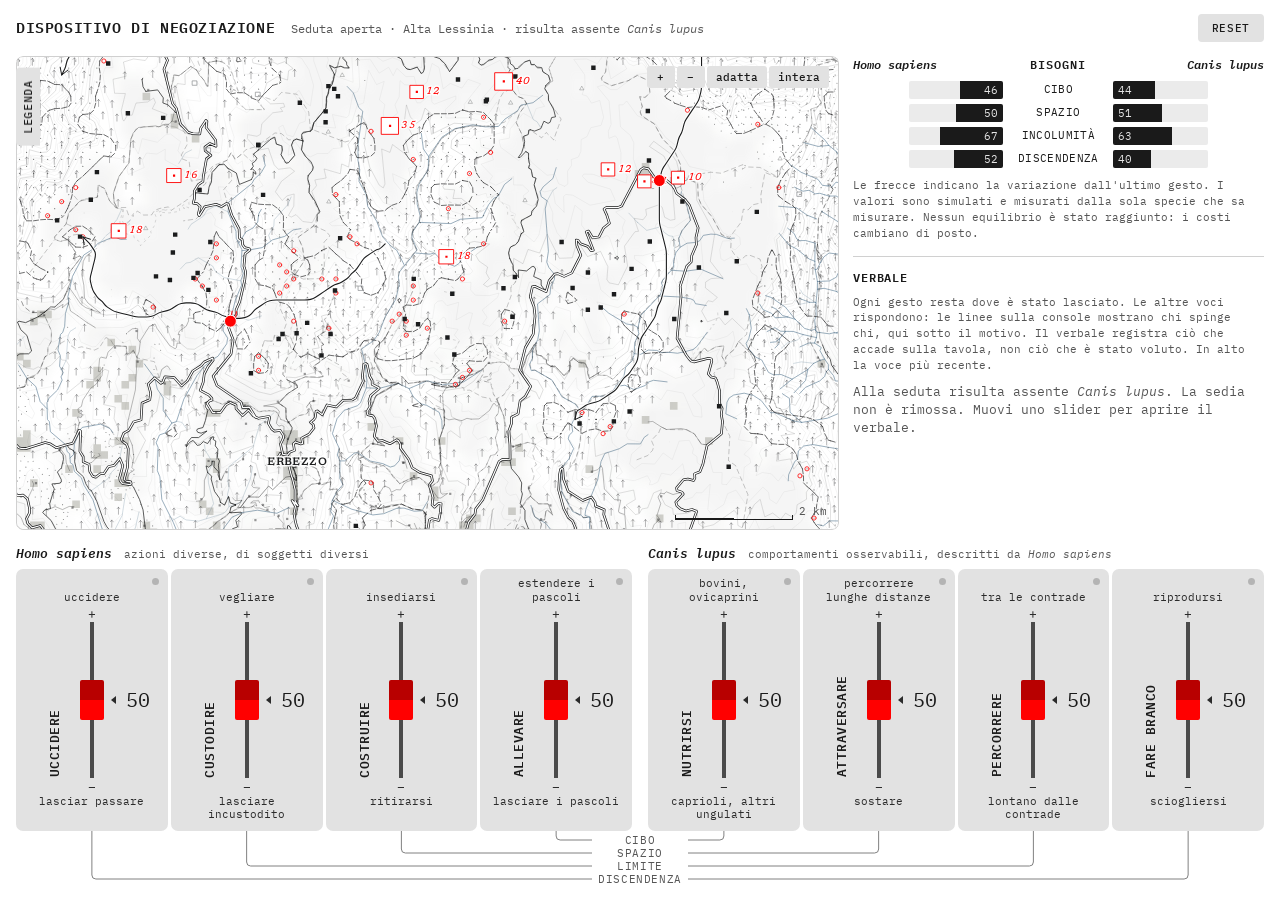
==== index.html @ 4fe8ff44 "first commit" ====
<!doctype html>
<html lang="it">
<head>
<meta charset="utf-8">
<meta name="viewport" content="width=device-width, initial-scale=1">
<title>Dispositivo di negoziazione</title>
<meta name="description" content="Console multispecie: otto verbi, Homo sapiens e Canis lupus, su una tavola a matrice reale dell'Alta Lessinia">
<link rel="preconnect" href="https://fonts.googleapis.com">
  <link rel="preconnect" href="https://fonts.gstatic.com" crossorigin>
  <!-- IBM Plex Mono per l'interfaccia; Newsreader resta per le scritte della mappa -->
  <link href="https://fonts.googleapis.com/css2?family=IBM+Plex+Mono:ital,wght@0,400;0,500;0,600;1,400;1,600&family=Newsreader:ital,opsz,wght@0,6..72,200..800;1,6..72,200..800&display=swap" rel="stylesheet">
  <link rel="stylesheet" href="css/style.css">
</head>
<body>
  <div id="app">
    <header id="top">
      <div class="title">
        <h1>Dispositivo di negoziazione</h1>
        <span class="sub">Seduta aperta · Alta Lessinia · risulta assente <i>Canis lupus</i></span>
      </div>
      <div class="buttons">
        <button id="btn-reset" type="button" title="tasto R">reset</button>
      </div>
    </header>

    <main id="map-wrap">
      <canvas id="map" aria-label="Tavola a matrice dell'Alta Lessinia: trascina per spostarti, rotellina o pizzico per lo zoom"></canvas>
      <div id="tooltip" class="tooltip" hidden></div>

      <!-- legenda: da chiusa è solo una linguetta sul bordo sinistro della mappa -->
      <button id="leg-apri" class="leg-linguetta" type="button" aria-expanded="false" aria-controls="leg-pannello" title="Legenda (tasto L)">Legenda</button>
      <aside id="leg-pannello" class="leg-pannello" aria-label="Legenda e livelli">
        <div class="leg-testa">
          <span>Legenda</span>
          <button id="leg-chiudi" type="button" aria-label="Chiudi la legenda">×</button>
        </div>
        <p class="leg-nota">Spunta un gruppo per mostrarlo o nasconderlo sulla mappa.</p>
        <div id="legenda"></div>
        <p class="hint">1–8 livelli · L legenda · + − zoom · 0 adatta · R reset · D debug · F schermo intero</p>
      </aside>

      <div class="map-comandi" role="group" aria-label="Zoom della mappa">
        <button type="button" data-zoom="piu" aria-label="Avvicina" title="Avvicina (+)">+</button>
        <button type="button" data-zoom="meno" aria-label="Allontana" title="Allontana (−)">−</button>
        <button type="button" data-zoom="adatta" title="Riempi la sezione (0)">adatta</button>
        <button type="button" data-zoom="intera" title="Mostra tutta la tavola">intera</button>
      </div>
      <div class="map-scala" aria-hidden="true"><span class="map-scala-barra"></span><span class="map-scala-km"></span></div>
    </main>

    <aside id="side">
      <section id="bilancio" aria-label="Bilancio dei bisogni"></section>
      <!-- qui ui.js inserisce il registro delle risposte (cronologia della negoziazione) -->
    </aside>

    <!-- fascia degli slider: in installazione andrà su uno schermo a parte, sotto -->
    <section id="console" aria-label="Console degli slider"></section>
  </div>

  <div id="debug" hidden>
    <div class="debug-head">DEBUG <span>(D per chiudere)</span></div>
    <pre id="debug-text"></pre>
    <div class="debug-dev">
      <button id="btn-midi" type="button">collega MIDI</button>
      <button id="btn-serial" type="button">collega seriale</button>
      <div id="dev-status"></div>
    </div>
  </div>

  <script src="data/lessinia.js"></script>
  <script src="js/config.js"></script>
  <script src="js/util.js"></script>
  <script src="js/input.js"></script>
  <script src="js/simulation.js"></script>
  <script src="js/territory.js"></script>
  <script src="js/corridors.js"></script>
  <script src="js/render.js"></script>
  <script src="js/ui.js"></script>
  <script src="js/main.js"></script>
</body>
</html>
---- css/style.css ----
/* =====================================================================
   Estetica: pannello di sintetizzatore su fondo bianco.
   Moduli grigi, cursori rossi, un solo carattere monospace.
   La mappa resta quella cartografica: qui cambia solo la cornice.

   Scala tipografica
     titolo pagina   15px / 600
     nome slider     13px / 600   ·   titoli di sezione 12px / 600
     testo           12.5px / 400
     etichette       11px         ·   valori grandi 20px
   ===================================================================== */
:root {
  color-scheme: light;
  --carta: #FFFFFF;
  --carta-2: #EBEBEB;
  --carta-3: #D0D0D0;
  --modulo: #E2E2E2;       /* il grigio dei moduli degli slider */
  --inchiostro: #1A1A1A;
  --inchiostro-2: #555555;
  --inchiostro-3: #808080;
  --su-modulo: #2B2B2B;    /* testo secondario sul grigio dei moduli */
  --guida: #4A4A4A;
  --rosso-scuro: #B80000;
  --rosso: #FF0000;
  --accento: #D40000;
  --lupo: #1A1A1A;         /* linee "chi spinge chi" */
  --mono: "IBM Plex Mono", "SF Mono", Menlo, Consolas, monospace;
  --track-h: clamp(110px, calc(36vh - 168px), 340px);
  --gap: 14px;
  --raggio: 7px;
}

* { box-sizing: border-box; }
html, body { margin: 0; height: 100%; }
body {
  background: var(--carta);
  color: var(--inchiostro);
  font-family: var(--mono);
  font-size: 12.5px;
  line-height: 1.45;
  -webkit-font-smoothing: antialiased;
  overflow: hidden;
}

#app {
  display: grid;
  height: 100%;
  /* sopra: mappa 2/3, colonna bisogni + verbale 1/3.
     sotto: la fascia degli slider a tutta larghezza (in installazione: secondo schermo) */
  grid-template-columns: minmax(0, 2fr) minmax(0, 1fr);
  grid-template-rows: auto minmax(0, 1fr) auto;
  grid-template-areas:
    "top top"
    "map side"
    "console console";
  gap: var(--gap);
  padding-block: var(--gap);
  padding-left: max(16px, env(safe-area-inset-left, 0px));
  padding-right: max(16px, env(safe-area-inset-right, 0px));
}

/* ---------- testata ---------- */
#top { grid-area: top; display: flex; align-items: center; gap: 24px; }
.title { display: flex; align-items: baseline; gap: 16px; flex-wrap: wrap; flex: 1; min-width: 0; }
h1 { font-size: 15px; font-weight: 600; letter-spacing: .04em; text-transform: uppercase; margin: 0; }
.sub { color: var(--inchiostro-2); font-size: 12px; }
.buttons { display: flex; gap: 8px; }
button {
  font-family: var(--mono); font-size: 11px; font-weight: 500; letter-spacing: .06em; text-transform: uppercase;
  background: var(--modulo); color: var(--inchiostro);
  border: 0; border-radius: 4px;
  padding: 7px 14px; cursor: pointer;
}
button:hover { background: var(--inchiostro); color: var(--carta); }
button:active { background: var(--rosso); color: var(--carta); }
button:focus-visible { outline: 2px solid var(--inchiostro); outline-offset: 2px; }

/* ---------- mappa ---------- */
#map-wrap { grid-area: map; position: relative; min-height: 0; min-width: 0; overflow: hidden; border-radius: var(--raggio); }
#map-wrap::after {
  content: ""; position: absolute; inset: 0; z-index: 3; pointer-events: none;
  border: 1px solid var(--carta-3); border-radius: var(--raggio);
}
#map { position: absolute; inset: 0; display: block; cursor: grab; touch-action: none; }
#map.trascina { cursor: grabbing; }

.map-comandi {
  position: absolute; top: 10px; right: 10px; z-index: 4;
  display: flex; gap: 2px;
}
.map-comandi button { padding: 4px 9px; min-width: 28px; border-radius: 3px; text-transform: none; letter-spacing: 0; }

.map-scala {
  position: absolute; right: 12px; bottom: 10px; z-index: 4; pointer-events: none;
  display: flex; align-items: flex-end; gap: 6px;
  font-size: 11px; color: var(--inchiostro-2);
}
.map-scala-barra {
  display: block; height: 5px; border: 1px solid var(--inchiostro); border-top: 0;
  background: linear-gradient(90deg, var(--inchiostro) 50%, transparent 50%) bottom / 100% 1px no-repeat;
}

/* legenda: linguetta sul bordo sinistro; il pannello scorre sopra la mappa */
.leg-linguetta {
  position: absolute; left: 0; top: 12px; z-index: 4;
  writing-mode: vertical-rl; transform: rotate(180deg);
  padding: 12px 5px; border-radius: 0 4px 4px 0;
}
.leg-linguetta.nascosta { visibility: hidden; }
.leg-pannello {
  position: absolute; left: 0; top: 0; bottom: 0; z-index: 6;
  width: min(330px, 82%); overflow-y: auto;
  padding: 14px 16px 18px;
  background: var(--carta); border-right: 1px solid var(--carta-3);
  transform: translateX(-104%); transition: transform .25s ease;
}
.leg-pannello.aperto { transform: none; }
@media (prefers-reduced-motion: reduce) { .leg-pannello, .leg-linguetta { transition: none; } }
.leg-testa {
  display: flex; align-items: center; justify-content: space-between;
  font-size: 12px; font-weight: 600; letter-spacing: .08em; text-transform: uppercase;
  padding-bottom: 8px;
}
.leg-testa button { padding: 0 7px; font-size: 16px; line-height: 22px; }
.leg-nota { font-size: 11px; color: var(--inchiostro-2); margin: 0 0 14px; }
.lg-group { margin-bottom: 14px; }
.lg-head {
  display: grid; grid-template-columns: auto 1fr auto; align-items: baseline; column-gap: 8px;
  cursor: pointer; padding: 0 0 4px; border-bottom: 1px solid var(--carta-3); margin-bottom: 5px;
}
.lg-head input { accent-color: var(--rosso); margin: 0; align-self: center; }
.lg-title { font-size: 12px; font-weight: 600; }
.lg-head .key { font-size: 11px; color: var(--inchiostro-3); }
.lg-fonte-breve { grid-column: 2; font-size: 10.5px; color: var(--inchiostro-3); }
.lg-group.spento .lg-item { opacity: .35; }
.lg-group.spento .lg-title { color: var(--inchiostro-3); }
.lg-item { display: flex; align-items: center; gap: 8px; font-size: 11.5px; padding: 1px 0; }
.lg-item svg.lg, .lg-item canvas.lg { width: 34px; height: 14px; flex: none; overflow: visible; }
.lg-fonte { font-size: 10.5px; color: var(--inchiostro-3); margin: 10px 0 0; }
.hint { font-size: 10.5px; color: var(--inchiostro-3); }

/* schede sulla mappa */
.tooltip {
  position: absolute; z-index: 5; pointer-events: none;
  max-width: 320px;
  background: var(--carta); border: 1px solid var(--inchiostro); border-radius: 4px;
  padding: 9px 11px; font-size: 11.5px; line-height: 1.4;
}
.tooltip.conflitto { border-left: 4px solid var(--accento); }
.tooltip.convivenza { border-left: 4px solid var(--inchiostro); }
.tt-title { font-weight: 600; font-size: 12px; text-transform: uppercase; letter-spacing: .04em; margin-bottom: 5px; }
.tt-sub { color: var(--inchiostro-2); margin: -2px 0 5px; }
.tt-row { display: grid; grid-template-columns: 86px 1fr; gap: 8px; margin-top: 3px; }
.tt-row b { font-weight: 500; font-size: 11px; color: var(--inchiostro-2); text-transform: uppercase; }
.tt-row b.specie { font-style: italic; text-transform: none; }
.tt-sep { font-size: 11px; font-weight: 600; text-transform: uppercase; letter-spacing: .04em; margin: 8px 0 2px; padding-top: 6px; border-top: 1px solid var(--carta-3); }
.tooltip.conflitto .tt-sep { color: var(--accento); }

/* ---------- colonna laterale ---------- */
#side { grid-area: side; min-height: 0; display: flex; flex-direction: column; gap: 14px; overflow: hidden; }

h2 { font-size: 12px; font-weight: 600; text-transform: uppercase; letter-spacing: .08em; margin: 0 0 8px; }

/* ---------- bilancio ---------- */
#bilancio { flex: none; display: flex; flex-direction: column; gap: 5px; }
.bil-head {
  display: grid; grid-template-columns: 1fr auto 1fr; align-items: baseline;
  font-size: 12px; font-weight: 600; margin-bottom: 3px;
}
.bil-head span:first-child { text-align: left; }
.bil-head span:last-child { text-align: right; }
.bil-head .bil-title { letter-spacing: .08em; text-transform: uppercase; }
.specie { font-style: italic; }
.bil-row { display: grid; grid-template-columns: 50px 1fr 98px 1fr 50px; align-items: center; gap: 6px; }
.bil-label { text-align: center; font-size: 11px; text-transform: uppercase; letter-spacing: .03em; }
.bil-bar { position: relative; height: 18px; background: var(--carta-2); border-radius: 2px; overflow: hidden; }
.bil-fill { position: absolute; top: 0; bottom: 0; background: var(--inchiostro); transition: width .25s linear; }
.bil-bar.umano .bil-fill { right: 0; }
.bil-bar.lupo .bil-fill { left: 0; }
.bil-num {
  position: absolute; top: 50%; transform: translateY(-50%);
  font-size: 11px; line-height: 1; color: var(--carta); mix-blend-mode: difference;
  font-variant-numeric: tabular-nums;
}
.bil-bar.umano .bil-num { right: 5px; }
.bil-bar.lupo .bil-num { left: 5px; }
.bil-arrow { font-size: 11px; white-space: nowrap; font-variant-numeric: tabular-nums; transition: opacity .6s; }
.bil-arrow.umano { text-align: right; }
.bil-arrow.lupo { text-align: left; }
.bil-arrow.su { color: var(--inchiostro); }
.bil-arrow.giu { color: var(--accento); }
.bil-note { font-size: 11px; color: var(--inchiostro-2); margin: 5px 0 0; }

/* ---------- verbale ---------- */
.registro { flex: 1 1 auto; min-height: 120px; display: flex; flex-direction: column; border-top: 1px solid var(--carta-3); padding-top: 12px; }
.reg-nota { font-size: 11px; color: var(--inchiostro-2); margin: 0 0 8px; }
/* le istruzioni servono prima del primo gesto: poi lasciano spazio alle voci */
.registro:has(li.risposta, li.mano) .reg-nota { display: none; }
#registro-lista { flex: 1 1 auto; min-height: 0; overflow-y: auto; list-style: none; margin: 0; padding: 0 4px 0 0; }
#registro-lista li { padding: 8px 0; border-top: 1px solid var(--carta-2); transition: opacity .6s; }
#registro-lista li:first-child { border-top: 0; padding-top: 0; }
#registro-lista li b { font-size: 11.5px; font-weight: 600; letter-spacing: .02em; }
#registro-lista li em { font-size: 11.5px; color: var(--inchiostro-2); }
#registro-lista li span { display: block; margin-top: 2px; color: var(--inchiostro-2); }
#registro-lista li.sistema { color: var(--inchiostro-2); }

/* ---------- console ---------- */
#console { grid-area: console; position: relative; min-width: 0; }
.console-halves { display: flex; align-items: stretch; gap: 16px; }
.console-half { flex: 1; display: flex; flex-direction: column; min-width: 0; }
.console-axis { display: none; }
.half-head { display: flex; align-items: baseline; gap: 12px; margin-bottom: 6px; }
.half-head .specie { font-size: 13px; font-weight: 600; }
.half-nota { font-size: 11px; color: var(--inchiostro-2); }
.fader-row { display: grid; grid-template-columns: repeat(4, minmax(0, 1fr)); gap: 3px; }

/* il modulo */
.fader {
  --moto: 0;
  position: relative;
  display: flex; flex-direction: column; min-width: 0;
  background: var(--modulo); border-radius: var(--raggio);
  padding: 8px 8px 9px;
  user-select: none; -webkit-user-select: none;
}
/* il nome della categoria sta sugli archi; compare nel modulo solo sui telefoni, dove gli archi non ci sono */
.fader-coppia { display: none; font-size: 10.5px; line-height: 14px; letter-spacing: .06em; text-transform: uppercase; color: var(--su-modulo); }
/* il LED si accende quando lo slider si muove da solo; nero se è tenuto in mano */
.fader-led { position: absolute; top: 9px; right: 9px; width: 7px; height: 7px; border-radius: 50%; background: #B4B4B4; }
.fader.auto .fader-led { background: var(--rosso); box-shadow: 0 0 calc(var(--moto) * 8px) var(--rosso); }
.fader.held .fader-led { background: var(--inchiostro); box-shadow: none; }

.fader-end { display: flex; justify-content: center; text-align: center; font-size: 11px; line-height: 1.25; min-height: 2.5em; color: var(--su-modulo); }
.fader-end.top { align-items: flex-end; padding-inline: 12px; }
.fader-end.bottom { align-items: flex-start; }
.fader-segno { text-align: center; font-size: 13px; line-height: 17px; color: var(--su-modulo); }

.fader-corpo { display: grid; grid-template-columns: minmax(0, 1fr) 56px minmax(0, 1fr); }
.fader-name {
  writing-mode: vertical-rl; transform: rotate(180deg);
  justify-self: end; align-self: end;
  font-size: 13px; font-weight: 600; letter-spacing: .04em; white-space: nowrap;
}
.fader-value { align-self: center; justify-self: start; padding-left: 6px; font-size: 20px; font-variant-numeric: tabular-nums; }
.fader.held .fader-value { font-weight: 600; }

.fader-track { position: relative; height: var(--track-h); cursor: ns-resize; touch-action: none; outline: none; }
.fader-slot { position: absolute; left: 50%; top: 0; bottom: 0; width: 4px; margin-left: -2px; background: var(--guida); }
.fader-target {
  position: absolute; right: 4px; width: 0; height: 0; margin-bottom: -4px;
  border-top: 4px solid transparent; border-bottom: 4px solid transparent; border-right: 5px solid var(--su-modulo);
  bottom: 50%; pointer-events: none; transition: bottom .1s linear;
}
.fader-cap {
  position: absolute; left: 50%; bottom: 0;
  width: 24px; height: 40px; margin-left: -12px; border-radius: 2px;
  background: linear-gradient(var(--rosso-scuro) 0 50%, var(--rosso) 50% 100%);
}
.fader.held .fader-cap { box-shadow: 0 0 0 2px var(--inchiostro); }
.fader-track:focus-visible .fader-cap { outline: 2px solid var(--inchiostro); outline-offset: 2px; }

/* archi tra le categorie speculari */
svg.pair-arcs { display: block; overflow: visible; }
svg.pair-arcs path { fill: none; stroke: var(--inchiostro-3); stroke-width: 1; }
svg.pair-arcs rect { fill: var(--carta); }
svg.pair-arcs text { font-family: var(--mono); font-size: 10.5px; letter-spacing: .06em; text-transform: uppercase; text-anchor: middle; fill: var(--inchiostro-2); }

/* chi spinge chi */
svg.link-arcs { position: absolute; left: 0; top: 0; pointer-events: none; overflow: visible; }
svg.link-arcs path { fill: none; stroke: var(--lupo); stroke-linecap: round; transition: opacity .3s; }
svg.link-arcs text { font-family: var(--mono); font-size: 10px; fill: var(--lupo); text-anchor: middle; }

/* ---------- debug ---------- */
#debug {
  position: fixed; top: 70px; left: 24px; z-index: 20;
  background: var(--carta); border: 1px solid var(--inchiostro); border-radius: 4px;
  padding: 10px 12px; max-height: calc(100vh - 100px); overflow: auto;
}
.debug-head { font-weight: 600; font-size: 12px; margin-bottom: 6px; }
.debug-head span { font-weight: 400; color: var(--inchiostro-3); }
#debug pre { margin: 0; font-family: var(--mono); font-size: 11px; line-height: 1.35; }
.debug-dev { margin-top: 8px; display: flex; gap: 6px; flex-wrap: wrap; align-items: center; }
#dev-status { font-size: 11px; color: var(--inchiostro-2); width: 100%; }

/* ---------- schermi grandi (installazione) ---------- */
@media (min-width: 1800px) {
  :root { --gap: 20px; }
}

/* ---------- schermi stretti ---------- */
@media (max-width: 1100px) {
  body { overflow: auto; }
  #app {
    height: auto;
    grid-template-columns: minmax(0, 1fr);
    grid-template-rows: auto 62vw auto auto;
    grid-template-areas: "top" "map" "side" "console";
  }
  #top { flex-wrap: wrap; gap: 10px; }
  :root { --track-h: 200px; }
  #side { overflow: visible; }
  .registro { max-height: 360px; }
}
@media (max-width: 640px) {
  .console-halves { flex-direction: column; }
  svg.pair-arcs { display: none; }
  .fader-coppia { display: block; padding-right: 12px; }
  .half-head { flex-wrap: wrap; gap: 2px 12px; }
  .fader { padding-inline: 4px; }
  .fader-corpo { grid-template-columns: minmax(0, 1fr) 36px minmax(0, 1fr); }
  .fader-value { font-size: 14px; padding-left: 2px; }
  .fader-name { font-size: 11px; }
  .fader-end { font-size: 10.5px; min-height: 3.75em; }
  .bil-row { grid-template-columns: 42px 1fr 84px 1fr 42px; gap: 4px; }
  .bil-label { font-size: 10.5px; letter-spacing: 0; }
}
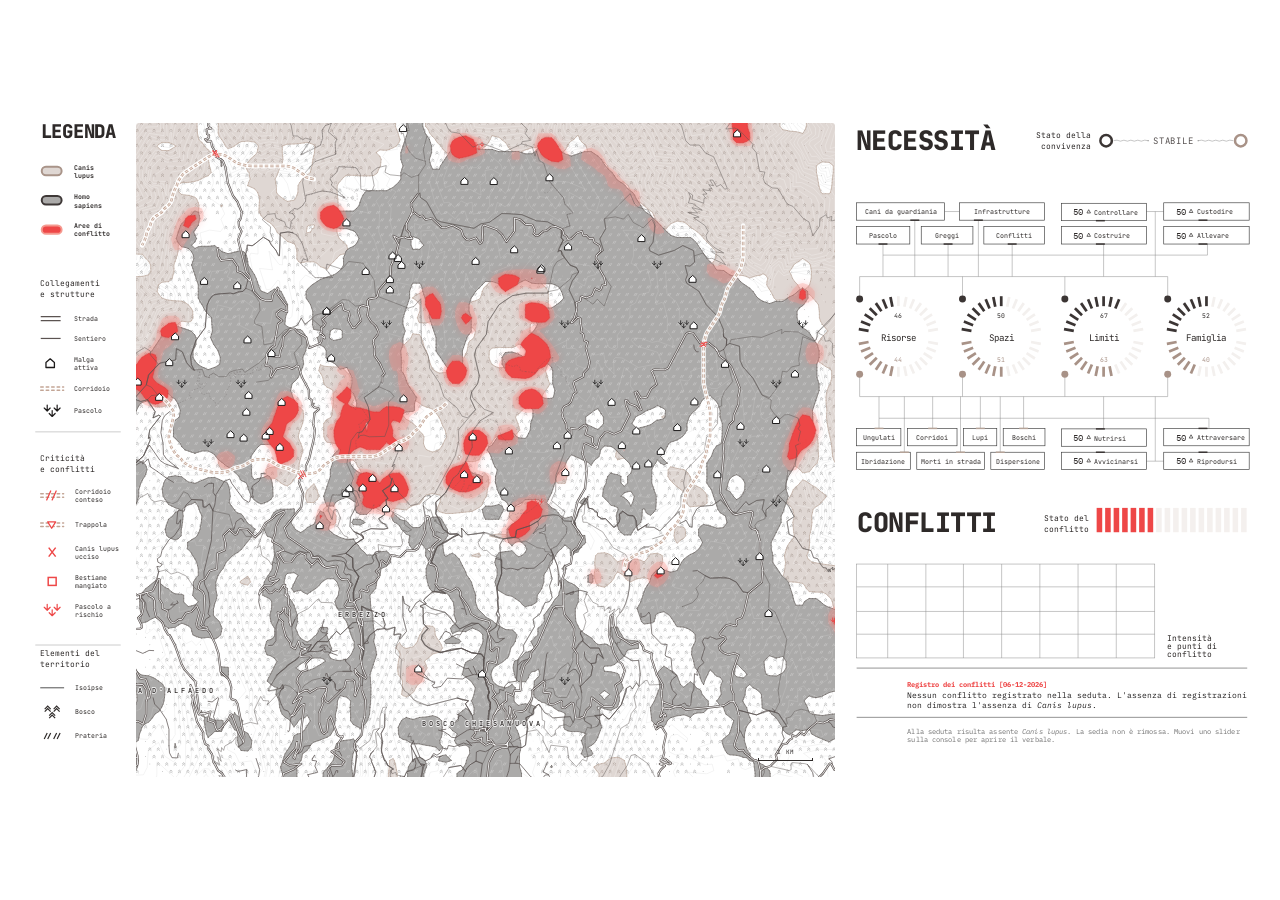
==== commit ee445162: "aggiornamento Signed-off-by: Federico Morsia <fede28.morsia@gmail.com>" ====
--- a/index.html
+++ b/index.html
@@ -4,76 +4,103 @@
 <meta charset="utf-8">
 <meta name="viewport" content="width=device-width, initial-scale=1">
 <title>Dispositivo di negoziazione</title>
-<meta name="description" content="Console multispecie: otto verbi, Homo sapiens e Canis lupus, su una tavola a matrice reale dell'Alta Lessinia">
+<meta name="description" content="Tavola dell'Alta Lessinia: presenze di Homo sapiens e Canis lupus, necessità delle due specie e conflitti della seduta. Gli slider sono in console.html.">
 <link rel="preconnect" href="https://fonts.googleapis.com">
   <link rel="preconnect" href="https://fonts.gstatic.com" crossorigin>
-  <!-- IBM Plex Mono per l'interfaccia; Newsreader resta per le scritte della mappa -->
-  <link href="https://fonts.googleapis.com/css2?family=IBM+Plex+Mono:ital,wght@0,400;0,500;0,600;1,400;1,600&family=Newsreader:ital,opsz,wght@0,6..72,200..800;1,6..72,200..800&display=swap" rel="stylesheet">
+  <link href="https://fonts.googleapis.com/css2?family=IBM+Plex+Mono:ital,wght@0,400;0,500;0,600;1,400;1,600&family=JetBrains+Mono:ital,wght@0,400;0,500;0,600;0,700;0,800;1,400;1,700&display=swap" rel="stylesheet">
   <link rel="stylesheet" href="css/style.css">
 </head>
 <body>
-  <div id="app">
-    <header id="top">
-      <div class="title">
-        <h1>Dispositivo di negoziazione</h1>
-        <span class="sub">Seduta aperta · Alta Lessinia · risulta assente <i>Canis lupus</i></span>
-      </div>
-      <div class="buttons">
-        <button id="btn-reset" type="button" title="tasto R">reset</button>
-      </div>
-    </header>
+  <!-- La pagina è disegnata sulle coordinate di "reference interfaccia.png" (2576 × 1449):
+       1 unità = var(--u), che scala tutto per riempire lo schermo. -->
+  <div id="stage">
+    <svg id="carta" viewBox="0 0 2576 1449" aria-hidden="false" role="img" aria-label="Legenda, necessità e conflitti">
+      <defs>
+        <!-- segni della legenda, centrati in 0,0 -->
+        <g id="s-canis"><rect x="-20" y="-8.5" width="40" height="17" rx="8.5" fill="#DFD7D3" stroke="#A99489" stroke-width="4"/></g>
+        <g id="s-homo"><rect x="-20" y="-8.5" width="40" height="17" rx="8.5" fill="#ABAAA9" stroke="#3E3837" stroke-width="4"/></g>
+        <g id="s-conflitto"><rect x="-20" y="-8.5" width="40" height="17" rx="8.5" fill="#EE4747" stroke="#F59A90" stroke-width="4"/></g>
+        <g id="s-strada"><path d="M-20 -4H20M-20 4H20" stroke="#5B5351" stroke-width="2.4" fill="none"/></g>
+        <g id="s-sentiero"><path d="M-20 0H20" stroke="#5B5351" stroke-width="2.4" fill="none"/></g>
+        <g id="s-malga"><path d="M-8.5 -1.5L0 -9L8.5 -1.5V8.5H-8.5Z" fill="#fff" stroke="#1D1B1B" stroke-width="2.6" stroke-linejoin="round"/></g>
+        <g id="s-corridoio"><path d="M-22 -3.4H24M-22 3.4H24" stroke="#C3A595" stroke-width="3" stroke-dasharray="5 6" stroke-linecap="round" fill="none"/></g>
+        <g id="s-conteso"><use href="#s-corridoio"/><path d="M-10 9L-2 -9M1 9L9 -9" stroke="#EE4747" stroke-width="2.6" stroke-linecap="round"/></g>
+        <g id="s-trappola"><use href="#s-corridoio"/><path d="M-8 -6H8L0 7Z" fill="#fff" stroke="#EE4747" stroke-width="2.6" stroke-linejoin="round"/></g>
+        <g id="s-ucciso"><path d="M-7 -9L7 9M7 -9L-7 9" stroke="#EE4747" stroke-width="3" fill="none"/></g>
+        <g id="s-bestiame"><rect x="-8" y="-8" width="16" height="16" fill="#fff" stroke="#EE4747" stroke-width="3"/></g>
+        <g id="s-pascolo-segno" fill="none" stroke-width="2.4" stroke-linecap="round" stroke-linejoin="round"><path d="M-10 -12V0M-16 -6L-10 0L-4 -6M10 -12V0M4 -6L10 0L16 -6M0 -1V11M-6 5L0 11L6 5"/></g>
+        <g id="s-pascolo" stroke="#1D1B1B"><use href="#s-pascolo-segno"/></g>
+        <g id="s-pascolo-rischio" stroke="#EE4747"><use href="#s-pascolo-segno"/></g>
+        <g id="s-isoipse"><path d="M-24 0H24" stroke="#6D6D6D" stroke-width="2.4" fill="none"/></g>
+        <g id="s-bosco" fill="none" stroke="#2E2A29" stroke-width="2.4" stroke-linejoin="miter"><path d="M-15 -6L-9 -12L-3 -6M-15 -1L-9 -7L-3 -1M3 -6L9 -12L15 -6M3 -1L9 -7L15 -1M-6 7L0 1L6 7M-6 12L0 6L6 12"/></g>
+        <g id="s-prateria"><path d="M-16 6L-10 -6M-9 6L-3 -6M3 6L9 -6M10 6L16 -6" stroke="#2E2A29" stroke-width="2.4" fill="none"/></g>
+      </defs>
+
+      <!-- ===================== LEGENDA ===================== -->
+      <g id="legenda" class="leg">
+        <text class="titolo-leg" x="82" y="96">LEGENDA</text>
+
+        <use href="#s-canis" x="104" y="163"/>
+        <text class="voce-b" x="149" y="160.5">Canis</text><text class="voce-b" x="149" y="176.5">lupus</text>
+        <use href="#s-homo" x="104" y="222"/>
+        <text class="voce-b" x="149" y="219.5">Homo</text><text class="voce-b" x="149" y="236.5">sapiens</text>
+        <use href="#s-conflitto" x="104" y="281"/>
+        <text class="voce-b" x="149" y="278.5">Aree di</text><text class="voce-b" x="149" y="294.5">conflitto</text>
+
+        <text class="sezione" x="81" y="394">Collegamenti</text><text class="sezione" x="81" y="416">e strutture</text>
+        <use href="#s-strada" x="102" y="460"/><text class="voce" x="149" y="465.5">Strada</text>
+        <use href="#s-sentiero" x="102" y="500"/><text class="voce" x="149" y="504.5">Sentiero</text>
+        <use href="#s-malga" x="101" y="550"/><text class="voce" x="149" y="546.5">Malga</text><text class="voce" x="149" y="563.5">attiva</text>
+        <use href="#s-corridoio" x="104" y="601"/><text class="voce" x="149" y="605.5">Corridoio</text>
+        <use href="#s-pascolo" x="105" y="646"/><text class="voce" x="149" y="650.5">Pascolo</text>
+        <path class="divisore" d="M71 688H243"/>
+
+        <text class="sezione" x="80" y="746">Criticità</text><text class="sezione" x="80" y="768">e conflitti</text>
+        <use href="#s-conteso" x="104" y="816"/><text class="voce" x="150" y="813.5">Corridoio</text><text class="voce" x="150" y="829">conteso</text>
+        <use href="#s-trappola" x="104" y="875"/><text class="voce" x="150" y="879.5">Trappola</text>
+        <use href="#s-ucciso" x="105" y="930"/><text class="voce" x="150" y="927.5">Canis lupus</text><text class="voce" x="150" y="943.5">ucciso</text>
+        <use href="#s-bestiame" x="105" y="989"/><text class="voce" x="150" y="986">Bestiame</text><text class="voce" x="150" y="1002">mangiato</text>
+        <use href="#s-pascolo-rischio" x="105" y="1047"/><text class="voce" x="150" y="1044.5">Pascolo a</text><text class="voce" x="150" y="1060.5">rischio</text>
+        <path class="divisore" d="M71 1117H243"/>
+
+        <text class="sezione" x="80" y="1140">Elementi del</text><text class="sezione" x="80" y="1162">territorio</text>
+        <use href="#s-isoipse" x="105" y="1203"/><text class="voce" x="150" y="1207.5">Isoipse</text>
+        <use href="#s-bosco" x="105" y="1252"/><text class="voce" x="150" y="1256.5">Bosco</text>
+        <use href="#s-prateria" x="105" y="1300"/><text class="voce" x="150" y="1304.5">Prateria</text>
+      </g>
+
+      <!-- ===================== NECESSITÀ e CONFLITTI (costruiti da js/ui.js) ===================== -->
+      <g id="pannello"></g>
+    </svg>
 
     <main id="map-wrap">
-      <canvas id="map" aria-label="Tavola a matrice dell'Alta Lessinia: trascina per spostarti, rotellina o pizzico per lo zoom"></canvas>
+      <canvas id="map" aria-label="Tavola dell'Alta Lessinia: trascina per spostarti, rotellina o pizzico per lo zoom"></canvas>
       <div id="tooltip" class="tooltip" hidden></div>
-
-      <!-- legenda: da chiusa è solo una linguetta sul bordo sinistro della mappa -->
-      <button id="leg-apri" class="leg-linguetta" type="button" aria-expanded="false" aria-controls="leg-pannello" title="Legenda (tasto L)">Legenda</button>
-      <aside id="leg-pannello" class="leg-pannello" aria-label="Legenda e livelli">
-        <div class="leg-testa">
-          <span>Legenda</span>
-          <button id="leg-chiudi" type="button" aria-label="Chiudi la legenda">×</button>
-        </div>
-        <p class="leg-nota">Spunta un gruppo per mostrarlo o nasconderlo sulla mappa.</p>
-        <div id="legenda"></div>
-        <p class="hint">1–8 livelli · L legenda · + − zoom · 0 adatta · R reset · D debug · F schermo intero</p>
-      </aside>
-
-      <div class="map-comandi" role="group" aria-label="Zoom della mappa">
-        <button type="button" data-zoom="piu" aria-label="Avvicina" title="Avvicina (+)">+</button>
-        <button type="button" data-zoom="meno" aria-label="Allontana" title="Allontana (−)">−</button>
-        <button type="button" data-zoom="adatta" title="Riempi la sezione (0)">adatta</button>
-        <button type="button" data-zoom="intera" title="Mostra tutta la tavola">intera</button>
-      </div>
-      <div class="map-scala" aria-hidden="true"><span class="map-scala-barra"></span><span class="map-scala-km"></span></div>
+      <div class="map-scala" aria-hidden="true"><span class="map-scala-km"></span><span class="map-scala-barra"></span></div>
     </main>
-
-    <aside id="side">
-      <section id="bilancio" aria-label="Bilancio dei bisogni"></section>
-      <!-- qui ui.js inserisce il registro delle risposte (cronologia della negoziazione) -->
-    </aside>
-
-    <!-- fascia degli slider: in installazione andrà su uno schermo a parte, sotto -->
-    <section id="console" aria-label="Console degli slider"></section>
   </div>
 
   <div id="debug" hidden>
     <div class="debug-head">DEBUG <span>(D per chiudere)</span></div>
     <pre id="debug-text"></pre>
     <div class="debug-dev">
+      <button id="btn-console" type="button">apri console (C)</button>
       <button id="btn-midi" type="button">collega MIDI</button>
       <button id="btn-serial" type="button">collega seriale</button>
       <div id="dev-status"></div>
     </div>
+    <p class="hint">C console · T trattato · R reset · U uccisioni documentate · + − 0 zoom · F schermo intero · D debug</p>
   </div>
 
   <script src="data/lessinia.js"></script>
   <script src="js/config.js"></script>
   <script src="js/util.js"></script>
   <script src="js/input.js"></script>
+  <script src="js/link.js"></script>
   <script src="js/simulation.js"></script>
   <script src="js/territory.js"></script>
   <script src="js/corridors.js"></script>
+  <script src="js/eventi.js"></script>
   <script src="js/render.js"></script>
   <script src="js/ui.js"></script>
   <script src="js/main.js"></script>
--- a/css/style.css
+++ b/css/style.css
@@ -1,33 +1,20 @@
 /* =====================================================================
-   Estetica: pannello di sintetizzatore su fondo bianco.
-   Moduli grigi, cursori rossi, un solo carattere monospace.
-   La mappa resta quella cartografica: qui cambia solo la cornice.
-
-   Scala tipografica
-     titolo pagina   15px / 600
-     nome slider     13px / 600   ·   titoli di sezione 12px / 600
-     testo           12.5px / 400
-     etichette       11px         ·   valori grandi 20px
+   Tavola (index.html), copia di "reference interfaccia.png".
+   La pagina è un palco di 2576 × 1449 unità, come il riferimento:
+   --u è la grandezza di un'unità, scelta perché il palco riempia lo
+   schermo senza deformarsi. Legenda e pannello sono un unico SVG con lo
+   stesso sistema di coordinate; la tavola è un canvas nel suo riquadro.
+   Gli slider stanno in console.html (css/console.css).
    ===================================================================== */
 :root {
   color-scheme: light;
+  --u: min(calc(100vw / 2576), calc(100vh / 1449));
   --carta: #FFFFFF;
-  --carta-2: #EBEBEB;
-  --carta-3: #D0D0D0;
-  --modulo: #E2E2E2;       /* il grigio dei moduli degli slider */
-  --inchiostro: #1A1A1A;
-  --inchiostro-2: #555555;
-  --inchiostro-3: #808080;
-  --su-modulo: #2B2B2B;    /* testo secondario sul grigio dei moduli */
-  --guida: #4A4A4A;
-  --rosso-scuro: #B80000;
-  --rosso: #FF0000;
-  --accento: #D40000;
-  --lupo: #1A1A1A;         /* linee "chi spinge chi" */
-  --mono: "IBM Plex Mono", "SF Mono", Menlo, Consolas, monospace;
-  --track-h: clamp(110px, calc(36vh - 168px), 340px);
-  --gap: 14px;
-  --raggio: 7px;
+  --inchiostro: #2E2A29;
+  --grigio: #6F6F6F;
+  --rosso: #EE4747;
+  --jet: "JetBrains Mono", "IBM Plex Mono", Menlo, Consolas, monospace;
+  --plex: "IBM Plex Mono", "JetBrains Mono", Menlo, Consolas, monospace;
 }
 
 * { box-sizing: border-box; }
@@ -35,282 +22,109 @@
 body {
   background: var(--carta);
   color: var(--inchiostro);
-  font-family: var(--mono);
-  font-size: 12.5px;
-  line-height: 1.45;
+  font-family: var(--jet);
+  overflow: hidden;
   -webkit-font-smoothing: antialiased;
-  overflow: hidden;
 }
 
-#app {
-  display: grid;
-  height: 100%;
-  /* sopra: mappa 2/3, colonna bisogni + verbale 1/3.
-     sotto: la fascia degli slider a tutta larghezza (in installazione: secondo schermo) */
-  grid-template-columns: minmax(0, 2fr) minmax(0, 1fr);
-  grid-template-rows: auto minmax(0, 1fr) auto;
-  grid-template-areas:
-    "top top"
-    "map side"
-    "console console";
-  gap: var(--gap);
-  padding-block: var(--gap);
-  padding-left: max(16px, env(safe-area-inset-left, 0px));
-  padding-right: max(16px, env(safe-area-inset-right, 0px));
+#stage {
+  position: absolute; left: 50%; top: 50%;
+  width: calc(2576 * var(--u)); height: calc(1449 * var(--u));
+  transform: translate(-50%, -50%);
 }
+#carta { position: absolute; inset: 0; width: 100%; height: 100%; display: block; overflow: visible; }
 
-/* ---------- testata ---------- */
-#top { grid-area: top; display: flex; align-items: center; gap: 24px; }
-.title { display: flex; align-items: baseline; gap: 16px; flex-wrap: wrap; flex: 1; min-width: 0; }
-h1 { font-size: 15px; font-weight: 600; letter-spacing: .04em; text-transform: uppercase; margin: 0; }
-.sub { color: var(--inchiostro-2); font-size: 12px; }
-.buttons { display: flex; gap: 8px; }
-button {
-  font-family: var(--mono); font-size: 11px; font-weight: 500; letter-spacing: .06em; text-transform: uppercase;
-  background: var(--modulo); color: var(--inchiostro);
-  border: 0; border-radius: 4px;
-  padding: 7px 14px; cursor: pointer;
-}
-button:hover { background: var(--inchiostro); color: var(--carta); }
-button:active { background: var(--rosso); color: var(--carta); }
-button:focus-visible { outline: 2px solid var(--inchiostro); outline-offset: 2px; }
+/* ---------- testi dell'SVG ---------- */
+#carta text { font-family: var(--jet); fill: var(--inchiostro); }
+#carta .titolo-leg { font-size: 38px; font-weight: 800; letter-spacing: -0.5px; }
+#carta .titolo { font-size: 54px; font-weight: 800; letter-spacing: -1px; }
+#carta .voce-b { font-size: 13.2px; font-weight: 700; }
+#carta .voce { font-size: 13.2px; }
+#carta .sezione { font-size: 16px; }
+#carta .divisore { stroke: #9A9A9A; stroke-width: 1; fill: none; }
+#carta .etichetta { font-size: 16px; }
+#carta .stato-conv { font-size: 18px; letter-spacing: 1.5px; text-anchor: middle; transition: fill .6s; }
 
-/* ---------- mappa ---------- */
-#map-wrap { grid-area: map; position: relative; min-height: 0; min-width: 0; overflow: hidden; border-radius: var(--raggio); }
-#map-wrap::after {
-  content: ""; position: absolute; inset: 0; z-index: 3; pointer-events: none;
-  border: 1px solid var(--carta-3); border-radius: var(--raggio);
+/* schema delle necessità */
+#carta .filo { stroke: #8C8C8C; stroke-width: 1; fill: none; }
+#carta .scatola { fill: #fff; stroke: #3A3A3A; stroke-width: 1.3; }
+#carta .scatola-t { font-size: 13.4px; text-anchor: middle; }
+#carta .verbo-n { font-family: var(--plex); font-size: 17.5px; }
+#carta .verbo-t { font-size: 13.4px; }
+#carta .verbo-f { fill: none; stroke: var(--inchiostro); stroke-width: 1.4; stroke-linejoin: round; }
+#carta .verbo-f.muove { fill: var(--inchiostro); }
+#carta .piolo { fill: #3A3534; transition: fill .4s; }
+#carta .piolo.lupo { fill: #B5A398; }
+#carta .piolo.cambia { fill: var(--rosso); }
+#carta .quadrante-nome { font-size: 18.4px; text-anchor: middle; }
+#carta .quadrante-v { font-size: 13px; text-anchor: middle; font-variant-numeric: tabular-nums; }
+#carta .quadrante-v.lupo { fill: #A89287; }
+#carta .tacca { stroke-width: 5.5; }
+#carta .tag { cursor: default; }
+
+/* conflitti */
+#carta .griglia { stroke: #8C8C8C; stroke-width: 1; fill: none; }
+#carta .linea-sez { stroke: #4A4A4A; stroke-width: 1.2; }
+#carta .ev-titolo { font-family: var(--plex); font-size: 13.3px; font-weight: 700; fill: var(--rosso); }
+#carta .ev-testo { font-family: var(--plex); font-size: 16px; fill: #1F1D1D; }
+#carta .verbale { font-family: var(--plex); font-size: 13.4px; fill: var(--grigio); letter-spacing: 0.2px; }
+#carta .verbale.nuova { fill: #3E3A39; }
+#carta tspan.it { font-style: italic; }
+
+/* ---------- tavola ---------- */
+#map-wrap {
+  position: absolute;
+  left: calc(273 * var(--u)); top: calc(67 * var(--u));
+  width: calc(1407 * var(--u)); height: calc(1316 * var(--u));
+  overflow: hidden; border-radius: calc(6 * var(--u));
+  background: var(--carta);
 }
 #map { position: absolute; inset: 0; display: block; cursor: grab; touch-action: none; }
 #map.trascina { cursor: grabbing; }
 
-.map-comandi {
-  position: absolute; top: 10px; right: 10px; z-index: 4;
-  display: flex; gap: 2px;
-}
-.map-comandi button { padding: 4px 9px; min-width: 28px; border-radius: 3px; text-transform: none; letter-spacing: 0; }
-
 .map-scala {
-  position: absolute; right: 12px; bottom: 10px; z-index: 4; pointer-events: none;
-  display: flex; align-items: flex-end; gap: 6px;
-  font-size: 11px; color: var(--inchiostro-2);
+  position: absolute; right: calc(43 * var(--u)); bottom: calc(33 * var(--u)); z-index: 4; pointer-events: none;
+  display: flex; flex-direction: column; align-items: center; gap: calc(4 * var(--u));
+  font-size: calc(12 * var(--u)); letter-spacing: .04em; color: var(--inchiostro);
 }
 .map-scala-barra {
-  display: block; height: 5px; border: 1px solid var(--inchiostro); border-top: 0;
-  background: linear-gradient(90deg, var(--inchiostro) 50%, transparent 50%) bottom / 100% 1px no-repeat;
+  display: block; height: calc(5 * var(--u));
+  border: calc(1.6 * var(--u)) solid var(--inchiostro); border-top: 0;
 }
 
-/* legenda: linguetta sul bordo sinistro; il pannello scorre sopra la mappa */
-.leg-linguetta {
-  position: absolute; left: 0; top: 12px; z-index: 4;
-  writing-mode: vertical-rl; transform: rotate(180deg);
-  padding: 12px 5px; border-radius: 0 4px 4px 0;
-}
-.leg-linguetta.nascosta { visibility: hidden; }
-.leg-pannello {
-  position: absolute; left: 0; top: 0; bottom: 0; z-index: 6;
-  width: min(330px, 82%); overflow-y: auto;
-  padding: 14px 16px 18px;
-  background: var(--carta); border-right: 1px solid var(--carta-3);
-  transform: translateX(-104%); transition: transform .25s ease;
-}
-.leg-pannello.aperto { transform: none; }
-@media (prefers-reduced-motion: reduce) { .leg-pannello, .leg-linguetta { transition: none; } }
-.leg-testa {
-  display: flex; align-items: center; justify-content: space-between;
-  font-size: 12px; font-weight: 600; letter-spacing: .08em; text-transform: uppercase;
-  padding-bottom: 8px;
-}
-.leg-testa button { padding: 0 7px; font-size: 16px; line-height: 22px; }
-.leg-nota { font-size: 11px; color: var(--inchiostro-2); margin: 0 0 14px; }
-.lg-group { margin-bottom: 14px; }
-.lg-head {
-  display: grid; grid-template-columns: auto 1fr auto; align-items: baseline; column-gap: 8px;
-  cursor: pointer; padding: 0 0 4px; border-bottom: 1px solid var(--carta-3); margin-bottom: 5px;
-}
-.lg-head input { accent-color: var(--rosso); margin: 0; align-self: center; }
-.lg-title { font-size: 12px; font-weight: 600; }
-.lg-head .key { font-size: 11px; color: var(--inchiostro-3); }
-.lg-fonte-breve { grid-column: 2; font-size: 10.5px; color: var(--inchiostro-3); }
-.lg-group.spento .lg-item { opacity: .35; }
-.lg-group.spento .lg-title { color: var(--inchiostro-3); }
-.lg-item { display: flex; align-items: center; gap: 8px; font-size: 11.5px; padding: 1px 0; }
-.lg-item svg.lg, .lg-item canvas.lg { width: 34px; height: 14px; flex: none; overflow: visible; }
-.lg-fonte { font-size: 10.5px; color: var(--inchiostro-3); margin: 10px 0 0; }
-.hint { font-size: 10.5px; color: var(--inchiostro-3); }
-
-/* schede sulla mappa */
+/* schede sulla tavola */
 .tooltip {
   position: absolute; z-index: 5; pointer-events: none;
   max-width: 320px;
-  background: var(--carta); border: 1px solid var(--inchiostro); border-radius: 4px;
-  padding: 9px 11px; font-size: 11.5px; line-height: 1.4;
+  background: var(--carta); border: 1px solid var(--inchiostro);
+  padding: 9px 11px; font-family: var(--plex); font-size: 11.5px; line-height: 1.4;
 }
-.tooltip.conflitto { border-left: 4px solid var(--accento); }
+.tooltip.conflitto { border-left: 4px solid var(--rosso); }
 .tooltip.convivenza { border-left: 4px solid var(--inchiostro); }
-.tt-title { font-weight: 600; font-size: 12px; text-transform: uppercase; letter-spacing: .04em; margin-bottom: 5px; }
-.tt-sub { color: var(--inchiostro-2); margin: -2px 0 5px; }
+.tt-title { font-family: var(--jet); font-weight: 700; font-size: 12px; text-transform: uppercase; letter-spacing: .04em; margin-bottom: 5px; }
+.tt-sub { color: #555; margin: -2px 0 5px; }
 .tt-row { display: grid; grid-template-columns: 86px 1fr; gap: 8px; margin-top: 3px; }
-.tt-row b { font-weight: 500; font-size: 11px; color: var(--inchiostro-2); text-transform: uppercase; }
+.tt-row b { font-weight: 500; font-size: 11px; color: #555; text-transform: uppercase; }
 .tt-row b.specie { font-style: italic; text-transform: none; }
-.tt-sep { font-size: 11px; font-weight: 600; text-transform: uppercase; letter-spacing: .04em; margin: 8px 0 2px; padding-top: 6px; border-top: 1px solid var(--carta-3); }
-.tooltip.conflitto .tt-sep { color: var(--accento); }
-
-/* ---------- colonna laterale ---------- */
-#side { grid-area: side; min-height: 0; display: flex; flex-direction: column; gap: 14px; overflow: hidden; }
-
-h2 { font-size: 12px; font-weight: 600; text-transform: uppercase; letter-spacing: .08em; margin: 0 0 8px; }
-
-/* ---------- bilancio ---------- */
-#bilancio { flex: none; display: flex; flex-direction: column; gap: 5px; }
-.bil-head {
-  display: grid; grid-template-columns: 1fr auto 1fr; align-items: baseline;
-  font-size: 12px; font-weight: 600; margin-bottom: 3px;
-}
-.bil-head span:first-child { text-align: left; }
-.bil-head span:last-child { text-align: right; }
-.bil-head .bil-title { letter-spacing: .08em; text-transform: uppercase; }
-.specie { font-style: italic; }
-.bil-row { display: grid; grid-template-columns: 50px 1fr 98px 1fr 50px; align-items: center; gap: 6px; }
-.bil-label { text-align: center; font-size: 11px; text-transform: uppercase; letter-spacing: .03em; }
-.bil-bar { position: relative; height: 18px; background: var(--carta-2); border-radius: 2px; overflow: hidden; }
-.bil-fill { position: absolute; top: 0; bottom: 0; background: var(--inchiostro); transition: width .25s linear; }
-.bil-bar.umano .bil-fill { right: 0; }
-.bil-bar.lupo .bil-fill { left: 0; }
-.bil-num {
-  position: absolute; top: 50%; transform: translateY(-50%);
-  font-size: 11px; line-height: 1; color: var(--carta); mix-blend-mode: difference;
-  font-variant-numeric: tabular-nums;
-}
-.bil-bar.umano .bil-num { right: 5px; }
-.bil-bar.lupo .bil-num { left: 5px; }
-.bil-arrow { font-size: 11px; white-space: nowrap; font-variant-numeric: tabular-nums; transition: opacity .6s; }
-.bil-arrow.umano { text-align: right; }
-.bil-arrow.lupo { text-align: left; }
-.bil-arrow.su { color: var(--inchiostro); }
-.bil-arrow.giu { color: var(--accento); }
-.bil-note { font-size: 11px; color: var(--inchiostro-2); margin: 5px 0 0; }
-
-/* ---------- verbale ---------- */
-.registro { flex: 1 1 auto; min-height: 120px; display: flex; flex-direction: column; border-top: 1px solid var(--carta-3); padding-top: 12px; }
-.reg-nota { font-size: 11px; color: var(--inchiostro-2); margin: 0 0 8px; }
-/* le istruzioni servono prima del primo gesto: poi lasciano spazio alle voci */
-.registro:has(li.risposta, li.mano) .reg-nota { display: none; }
-#registro-lista { flex: 1 1 auto; min-height: 0; overflow-y: auto; list-style: none; margin: 0; padding: 0 4px 0 0; }
-#registro-lista li { padding: 8px 0; border-top: 1px solid var(--carta-2); transition: opacity .6s; }
-#registro-lista li:first-child { border-top: 0; padding-top: 0; }
-#registro-lista li b { font-size: 11.5px; font-weight: 600; letter-spacing: .02em; }
-#registro-lista li em { font-size: 11.5px; color: var(--inchiostro-2); }
-#registro-lista li span { display: block; margin-top: 2px; color: var(--inchiostro-2); }
-#registro-lista li.sistema { color: var(--inchiostro-2); }
-
-/* ---------- console ---------- */
-#console { grid-area: console; position: relative; min-width: 0; }
-.console-halves { display: flex; align-items: stretch; gap: 16px; }
-.console-half { flex: 1; display: flex; flex-direction: column; min-width: 0; }
-.console-axis { display: none; }
-.half-head { display: flex; align-items: baseline; gap: 12px; margin-bottom: 6px; }
-.half-head .specie { font-size: 13px; font-weight: 600; }
-.half-nota { font-size: 11px; color: var(--inchiostro-2); }
-.fader-row { display: grid; grid-template-columns: repeat(4, minmax(0, 1fr)); gap: 3px; }
-
-/* il modulo */
-.fader {
-  --moto: 0;
-  position: relative;
-  display: flex; flex-direction: column; min-width: 0;
-  background: var(--modulo); border-radius: var(--raggio);
-  padding: 8px 8px 9px;
-  user-select: none; -webkit-user-select: none;
-}
-/* il nome della categoria sta sugli archi; compare nel modulo solo sui telefoni, dove gli archi non ci sono */
-.fader-coppia { display: none; font-size: 10.5px; line-height: 14px; letter-spacing: .06em; text-transform: uppercase; color: var(--su-modulo); }
-/* il LED si accende quando lo slider si muove da solo; nero se è tenuto in mano */
-.fader-led { position: absolute; top: 9px; right: 9px; width: 7px; height: 7px; border-radius: 50%; background: #B4B4B4; }
-.fader.auto .fader-led { background: var(--rosso); box-shadow: 0 0 calc(var(--moto) * 8px) var(--rosso); }
-.fader.held .fader-led { background: var(--inchiostro); box-shadow: none; }
-
-.fader-end { display: flex; justify-content: center; text-align: center; font-size: 11px; line-height: 1.25; min-height: 2.5em; color: var(--su-modulo); }
-.fader-end.top { align-items: flex-end; padding-inline: 12px; }
-.fader-end.bottom { align-items: flex-start; }
-.fader-segno { text-align: center; font-size: 13px; line-height: 17px; color: var(--su-modulo); }
-
-.fader-corpo { display: grid; grid-template-columns: minmax(0, 1fr) 56px minmax(0, 1fr); }
-.fader-name {
-  writing-mode: vertical-rl; transform: rotate(180deg);
-  justify-self: end; align-self: end;
-  font-size: 13px; font-weight: 600; letter-spacing: .04em; white-space: nowrap;
-}
-.fader-value { align-self: center; justify-self: start; padding-left: 6px; font-size: 20px; font-variant-numeric: tabular-nums; }
-.fader.held .fader-value { font-weight: 600; }
-
-.fader-track { position: relative; height: var(--track-h); cursor: ns-resize; touch-action: none; outline: none; }
-.fader-slot { position: absolute; left: 50%; top: 0; bottom: 0; width: 4px; margin-left: -2px; background: var(--guida); }
-.fader-target {
-  position: absolute; right: 4px; width: 0; height: 0; margin-bottom: -4px;
-  border-top: 4px solid transparent; border-bottom: 4px solid transparent; border-right: 5px solid var(--su-modulo);
-  bottom: 50%; pointer-events: none; transition: bottom .1s linear;
-}
-.fader-cap {
-  position: absolute; left: 50%; bottom: 0;
-  width: 24px; height: 40px; margin-left: -12px; border-radius: 2px;
-  background: linear-gradient(var(--rosso-scuro) 0 50%, var(--rosso) 50% 100%);
-}
-.fader.held .fader-cap { box-shadow: 0 0 0 2px var(--inchiostro); }
-.fader-track:focus-visible .fader-cap { outline: 2px solid var(--inchiostro); outline-offset: 2px; }
-
-/* archi tra le categorie speculari */
-svg.pair-arcs { display: block; overflow: visible; }
-svg.pair-arcs path { fill: none; stroke: var(--inchiostro-3); stroke-width: 1; }
-svg.pair-arcs rect { fill: var(--carta); }
-svg.pair-arcs text { font-family: var(--mono); font-size: 10.5px; letter-spacing: .06em; text-transform: uppercase; text-anchor: middle; fill: var(--inchiostro-2); }
-
-/* chi spinge chi */
-svg.link-arcs { position: absolute; left: 0; top: 0; pointer-events: none; overflow: visible; }
-svg.link-arcs path { fill: none; stroke: var(--lupo); stroke-linecap: round; transition: opacity .3s; }
-svg.link-arcs text { font-family: var(--mono); font-size: 10px; fill: var(--lupo); text-anchor: middle; }
+.tt-sep { font-size: 11px; font-weight: 600; text-transform: uppercase; letter-spacing: .04em; margin: 8px 0 2px; padding-top: 6px; border-top: 1px solid #D0D0D0; }
+.tooltip.conflitto .tt-sep { color: var(--rosso); }
 
 /* ---------- debug ---------- */
 #debug {
-  position: fixed; top: 70px; left: 24px; z-index: 20;
-  background: var(--carta); border: 1px solid var(--inchiostro); border-radius: 4px;
-  padding: 10px 12px; max-height: calc(100vh - 100px); overflow: auto;
+  position: fixed; top: 24px; left: 24px; z-index: 20;
+  background: var(--carta); border: 1px solid var(--inchiostro);
+  padding: 10px 12px; max-height: calc(100vh - 48px); overflow: auto;
+  font-family: var(--plex);
 }
 .debug-head { font-weight: 600; font-size: 12px; margin-bottom: 6px; }
-.debug-head span { font-weight: 400; color: var(--inchiostro-3); }
-#debug pre { margin: 0; font-family: var(--mono); font-size: 11px; line-height: 1.35; }
+.debug-head span { font-weight: 400; color: #808080; }
+#debug pre { margin: 0; font-family: var(--plex); font-size: 11px; line-height: 1.35; }
 .debug-dev { margin-top: 8px; display: flex; gap: 6px; flex-wrap: wrap; align-items: center; }
-#dev-status { font-size: 11px; color: var(--inchiostro-2); width: 100%; }
-
-/* ---------- schermi grandi (installazione) ---------- */
-@media (min-width: 1800px) {
-  :root { --gap: 20px; }
+#dev-status { font-size: 11px; color: #555; width: 100%; }
+.hint { font-size: 10.5px; color: #808080; margin: 8px 0 0; }
+button {
+  font-family: var(--plex); font-size: 11px; font-weight: 500; letter-spacing: .06em; text-transform: uppercase;
+  background: #E2E2E2; color: var(--inchiostro); border: 0; border-radius: 4px; padding: 7px 14px; cursor: pointer;
 }
-
-/* ---------- schermi stretti ---------- */
-@media (max-width: 1100px) {
-  body { overflow: auto; }
-  #app {
-    height: auto;
-    grid-template-columns: minmax(0, 1fr);
-    grid-template-rows: auto 62vw auto auto;
-    grid-template-areas: "top" "map" "side" "console";
-  }
-  #top { flex-wrap: wrap; gap: 10px; }
-  :root { --track-h: 200px; }
-  #side { overflow: visible; }
-  .registro { max-height: 360px; }
-}
-@media (max-width: 640px) {
-  .console-halves { flex-direction: column; }
-  svg.pair-arcs { display: none; }
-  .fader-coppia { display: block; padding-right: 12px; }
-  .half-head { flex-wrap: wrap; gap: 2px 12px; }
-  .fader { padding-inline: 4px; }
-  .fader-corpo { grid-template-columns: minmax(0, 1fr) 36px minmax(0, 1fr); }
-  .fader-value { font-size: 14px; padding-left: 2px; }
-  .fader-name { font-size: 11px; }
-  .fader-end { font-size: 10.5px; min-height: 3.75em; }
-  .bil-row { grid-template-columns: 42px 1fr 84px 1fr 42px; gap: 4px; }
-  .bil-label { font-size: 10.5px; letter-spacing: 0; }
-}
+button:hover { background: var(--inchiostro); color: var(--carta); }
+button:focus-visible { outline: 2px solid var(--inchiostro); outline-offset: 2px; }
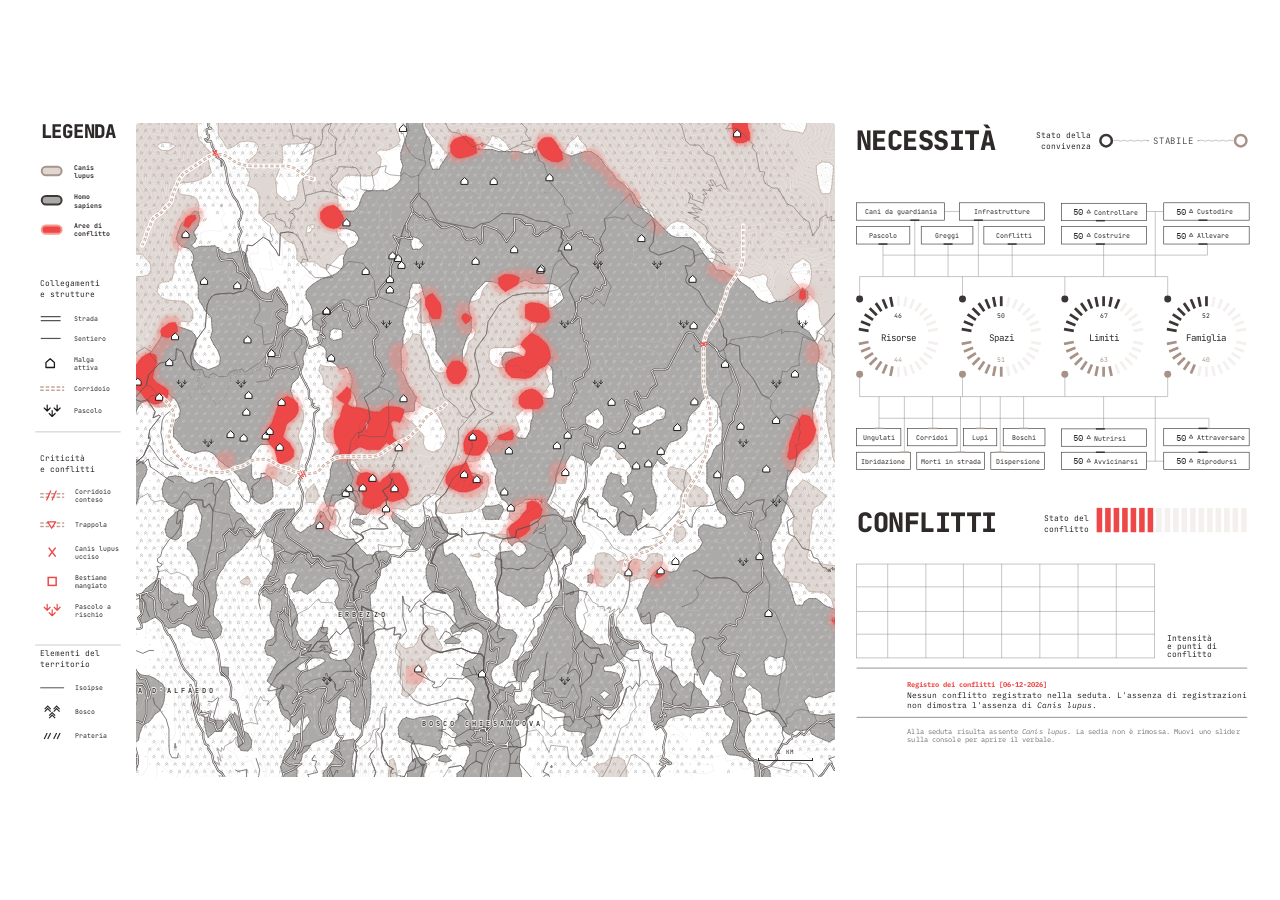
==== commit 3d08aba9: "Update index.html" ====
--- a/index.html
+++ b/index.html
@@ -1,108 +1,287 @@
 <!doctype html>
 <html lang="it">
-<head>
-<meta charset="utf-8">
-<meta name="viewport" content="width=device-width, initial-scale=1">
-<title>Dispositivo di negoziazione</title>
-<meta name="description" content="Tavola dell'Alta Lessinia: presenze di Homo sapiens e Canis lupus, necessità delle due specie e conflitti della seduta. Gli slider sono in console.html.">
-<link rel="preconnect" href="https://fonts.googleapis.com">
-  <link rel="preconnect" href="https://fonts.gstatic.com" crossorigin>
-  <link href="https://fonts.googleapis.com/css2?family=IBM+Plex+Mono:ital,wght@0,400;0,500;0,600;1,400;1,600&family=JetBrains+Mono:ital,wght@0,400;0,500;0,600;0,700;0,800;1,400;1,700&display=swap" rel="stylesheet">
-  <link rel="stylesheet" href="css/style.css">
-</head>
-<body>
-  <!-- La pagina è disegnata sulle coordinate di "reference interfaccia.png" (2576 × 1449):
+	<head>
+		<meta charset="utf-8" />
+		<meta name="viewport" content="width=device-width, initial-scale=1" />
+		<title>Dispositivo di negoziazione</title>
+		<meta
+			name="description"
+			content="Tavola dell'Alta Lessinia: presenze di Homo sapiens e Canis lupus, necessità delle due specie e conflitti della seduta. Gli slider sono in console.html."
+		/>
+		<link rel="preconnect" href="https://fonts.googleapis.com" />
+		<link rel="preconnect" href="https://fonts.gstatic.com" crossorigin />
+		<link
+			href="https://fonts.googleapis.com/css2?family=IBM+Plex+Mono:ital,wght@0,400;0,500;0,600;1,400;1,600&family=JetBrains+Mono:ital,wght@0,400;0,500;0,600;0,700;0,800;1,400;1,700&display=swap"
+			rel="stylesheet"
+		/>
+		<link rel="stylesheet" href="css/style.css" />
+	</head>
+	<body>
+		<!-- La pagina è disegnata sulle coordinate di "reference interfaccia.png" (2576 × 1449):
        1 unità = var(--u), che scala tutto per riempire lo schermo. -->
-  <div id="stage">
-    <svg id="carta" viewBox="0 0 2576 1449" aria-hidden="false" role="img" aria-label="Legenda, necessità e conflitti">
-      <defs>
-        <!-- segni della legenda, centrati in 0,0 -->
-        <g id="s-canis"><rect x="-20" y="-8.5" width="40" height="17" rx="8.5" fill="#DFD7D3" stroke="#A99489" stroke-width="4"/></g>
-        <g id="s-homo"><rect x="-20" y="-8.5" width="40" height="17" rx="8.5" fill="#ABAAA9" stroke="#3E3837" stroke-width="4"/></g>
-        <g id="s-conflitto"><rect x="-20" y="-8.5" width="40" height="17" rx="8.5" fill="#EE4747" stroke="#F59A90" stroke-width="4"/></g>
-        <g id="s-strada"><path d="M-20 -4H20M-20 4H20" stroke="#5B5351" stroke-width="2.4" fill="none"/></g>
-        <g id="s-sentiero"><path d="M-20 0H20" stroke="#5B5351" stroke-width="2.4" fill="none"/></g>
-        <g id="s-malga"><path d="M-8.5 -1.5L0 -9L8.5 -1.5V8.5H-8.5Z" fill="#fff" stroke="#1D1B1B" stroke-width="2.6" stroke-linejoin="round"/></g>
-        <g id="s-corridoio"><path d="M-22 -3.4H24M-22 3.4H24" stroke="#C3A595" stroke-width="3" stroke-dasharray="5 6" stroke-linecap="round" fill="none"/></g>
-        <g id="s-conteso"><use href="#s-corridoio"/><path d="M-10 9L-2 -9M1 9L9 -9" stroke="#EE4747" stroke-width="2.6" stroke-linecap="round"/></g>
-        <g id="s-trappola"><use href="#s-corridoio"/><path d="M-8 -6H8L0 7Z" fill="#fff" stroke="#EE4747" stroke-width="2.6" stroke-linejoin="round"/></g>
-        <g id="s-ucciso"><path d="M-7 -9L7 9M7 -9L-7 9" stroke="#EE4747" stroke-width="3" fill="none"/></g>
-        <g id="s-bestiame"><rect x="-8" y="-8" width="16" height="16" fill="#fff" stroke="#EE4747" stroke-width="3"/></g>
-        <g id="s-pascolo-segno" fill="none" stroke-width="2.4" stroke-linecap="round" stroke-linejoin="round"><path d="M-10 -12V0M-16 -6L-10 0L-4 -6M10 -12V0M4 -6L10 0L16 -6M0 -1V11M-6 5L0 11L6 5"/></g>
-        <g id="s-pascolo" stroke="#1D1B1B"><use href="#s-pascolo-segno"/></g>
-        <g id="s-pascolo-rischio" stroke="#EE4747"><use href="#s-pascolo-segno"/></g>
-        <g id="s-isoipse"><path d="M-24 0H24" stroke="#6D6D6D" stroke-width="2.4" fill="none"/></g>
-        <g id="s-bosco" fill="none" stroke="#2E2A29" stroke-width="2.4" stroke-linejoin="miter"><path d="M-15 -6L-9 -12L-3 -6M-15 -1L-9 -7L-3 -1M3 -6L9 -12L15 -6M3 -1L9 -7L15 -1M-6 7L0 1L6 7M-6 12L0 6L6 12"/></g>
-        <g id="s-prateria"><path d="M-16 6L-10 -6M-9 6L-3 -6M3 6L9 -6M10 6L16 -6" stroke="#2E2A29" stroke-width="2.4" fill="none"/></g>
-      </defs>
-
-      <!-- ===================== LEGENDA ===================== -->
-      <g id="legenda" class="leg">
-        <text class="titolo-leg" x="82" y="96">LEGENDA</text>
-
-        <use href="#s-canis" x="104" y="163"/>
-        <text class="voce-b" x="149" y="160.5">Canis</text><text class="voce-b" x="149" y="176.5">lupus</text>
-        <use href="#s-homo" x="104" y="222"/>
-        <text class="voce-b" x="149" y="219.5">Homo</text><text class="voce-b" x="149" y="236.5">sapiens</text>
-        <use href="#s-conflitto" x="104" y="281"/>
-        <text class="voce-b" x="149" y="278.5">Aree di</text><text class="voce-b" x="149" y="294.5">conflitto</text>
-
-        <text class="sezione" x="81" y="394">Collegamenti</text><text class="sezione" x="81" y="416">e strutture</text>
-        <use href="#s-strada" x="102" y="460"/><text class="voce" x="149" y="465.5">Strada</text>
-        <use href="#s-sentiero" x="102" y="500"/><text class="voce" x="149" y="504.5">Sentiero</text>
-        <use href="#s-malga" x="101" y="550"/><text class="voce" x="149" y="546.5">Malga</text><text class="voce" x="149" y="563.5">attiva</text>
-        <use href="#s-corridoio" x="104" y="601"/><text class="voce" x="149" y="605.5">Corridoio</text>
-        <use href="#s-pascolo" x="105" y="646"/><text class="voce" x="149" y="650.5">Pascolo</text>
-        <path class="divisore" d="M71 688H243"/>
-
-        <text class="sezione" x="80" y="746">Criticità</text><text class="sezione" x="80" y="768">e conflitti</text>
-        <use href="#s-conteso" x="104" y="816"/><text class="voce" x="150" y="813.5">Corridoio</text><text class="voce" x="150" y="829">conteso</text>
-        <use href="#s-trappola" x="104" y="875"/><text class="voce" x="150" y="879.5">Trappola</text>
-        <use href="#s-ucciso" x="105" y="930"/><text class="voce" x="150" y="927.5">Canis lupus</text><text class="voce" x="150" y="943.5">ucciso</text>
-        <use href="#s-bestiame" x="105" y="989"/><text class="voce" x="150" y="986">Bestiame</text><text class="voce" x="150" y="1002">mangiato</text>
-        <use href="#s-pascolo-rischio" x="105" y="1047"/><text class="voce" x="150" y="1044.5">Pascolo a</text><text class="voce" x="150" y="1060.5">rischio</text>
-        <path class="divisore" d="M71 1117H243"/>
-
-        <text class="sezione" x="80" y="1140">Elementi del</text><text class="sezione" x="80" y="1162">territorio</text>
-        <use href="#s-isoipse" x="105" y="1203"/><text class="voce" x="150" y="1207.5">Isoipse</text>
-        <use href="#s-bosco" x="105" y="1252"/><text class="voce" x="150" y="1256.5">Bosco</text>
-        <use href="#s-prateria" x="105" y="1300"/><text class="voce" x="150" y="1304.5">Prateria</text>
-      </g>
-
-      <!-- ===================== NECESSITÀ e CONFLITTI (costruiti da js/ui.js) ===================== -->
-      <g id="pannello"></g>
-    </svg>
-
-    <main id="map-wrap">
-      <canvas id="map" aria-label="Tavola dell'Alta Lessinia: trascina per spostarti, rotellina o pizzico per lo zoom"></canvas>
-      <div id="tooltip" class="tooltip" hidden></div>
-      <div class="map-scala" aria-hidden="true"><span class="map-scala-km"></span><span class="map-scala-barra"></span></div>
-    </main>
-  </div>
-
-  <div id="debug" hidden>
-    <div class="debug-head">DEBUG <span>(D per chiudere)</span></div>
-    <pre id="debug-text"></pre>
-    <div class="debug-dev">
-      <button id="btn-console" type="button">apri console (C)</button>
-      <button id="btn-midi" type="button">collega MIDI</button>
-      <button id="btn-serial" type="button">collega seriale</button>
-      <div id="dev-status"></div>
-    </div>
-    <p class="hint">C console · T trattato · R reset · U uccisioni documentate · + − 0 zoom · F schermo intero · D debug</p>
-  </div>
-
-  <script src="data/lessinia.js"></script>
-  <script src="js/config.js"></script>
-  <script src="js/util.js"></script>
-  <script src="js/input.js"></script>
-  <script src="js/link.js"></script>
-  <script src="js/simulation.js"></script>
-  <script src="js/territory.js"></script>
-  <script src="js/corridors.js"></script>
-  <script src="js/eventi.js"></script>
-  <script src="js/render.js"></script>
-  <script src="js/ui.js"></script>
-  <script src="js/main.js"></script>
-</body>
+		<div id="stage">
+			<svg
+				id="carta"
+				viewBox="0 0 2576 1449"
+				aria-hidden="false"
+				role="img"
+				aria-label="Legenda, necessità e conflitti"
+			>
+				<defs>
+					<!-- segni della legenda, centrati in 0,0 -->
+					<g id="s-canis">
+						<rect
+							x="-20"
+							y="-8.5"
+							width="40"
+							height="17"
+							rx="8.5"
+							fill="#DFD7D3"
+							stroke="#A99489"
+							stroke-width="4"
+						/>
+					</g>
+					<g id="s-homo">
+						<rect
+							x="-20"
+							y="-8.5"
+							width="40"
+							height="17"
+							rx="8.5"
+							fill="#ABAAA9"
+							stroke="#3E3837"
+							stroke-width="4"
+						/>
+					</g>
+					<g id="s-conflitto">
+						<rect
+							x="-20"
+							y="-8.5"
+							width="40"
+							height="17"
+							rx="8.5"
+							fill="#EE4747"
+							stroke="#F59A90"
+							stroke-width="4"
+						/>
+					</g>
+					<g id="s-strada">
+						<path
+							d="M-20 -4H20M-20 4H20"
+							stroke="#5B5351"
+							stroke-width="2.4"
+							fill="none"
+						/>
+					</g>
+					<g id="s-sentiero">
+						<path
+							d="M-20 0H20"
+							stroke="#5B5351"
+							stroke-width="2.4"
+							fill="none"
+						/>
+					</g>
+					<g id="s-malga">
+						<path
+							d="M-8.5 -1.5L0 -9L8.5 -1.5V8.5H-8.5Z"
+							fill="#fff"
+							stroke="#1D1B1B"
+							stroke-width="2.6"
+							stroke-linejoin="round"
+						/>
+					</g>
+					<g id="s-corridoio">
+						<path
+							d="M-22 -3.4H24M-22 3.4H24"
+							stroke="#C3A595"
+							stroke-width="3"
+							stroke-dasharray="5 6"
+							stroke-linecap="round"
+							fill="none"
+						/>
+					</g>
+					<g id="s-conteso">
+						<use href="#s-corridoio" />
+						<path
+							d="M-10 9L-2 -9M1 9L9 -9"
+							stroke="#EE4747"
+							stroke-width="2.6"
+							stroke-linecap="round"
+						/>
+					</g>
+					<g id="s-trappola">
+						<use href="#s-corridoio" />
+						<path
+							d="M-8 -6H8L0 7Z"
+							fill="#fff"
+							stroke="#EE4747"
+							stroke-width="2.6"
+							stroke-linejoin="round"
+						/>
+					</g>
+					<g id="s-ucciso">
+						<path
+							d="M-7 -9L7 9M7 -9L-7 9"
+							stroke="#EE4747"
+							stroke-width="3"
+							fill="none"
+						/>
+					</g>
+					<g id="s-bestiame">
+						<rect
+							x="-8"
+							y="-8"
+							width="16"
+							height="16"
+							fill="#fff"
+							stroke="#EE4747"
+							stroke-width="3"
+						/>
+					</g>
+					<g
+						id="s-pascolo-segno"
+						fill="none"
+						stroke-width="2.4"
+						stroke-linecap="round"
+						stroke-linejoin="round"
+					>
+						<path
+							d="M-10 -12V0M-16 -6L-10 0L-4 -6M10 -12V0M4 -6L10 0L16 -6M0 -1V11M-6 5L0 11L6 5"
+						/>
+					</g>
+					<g id="s-pascolo" stroke="#1D1B1B"><use href="#s-pascolo-segno" /></g>
+					<g id="s-pascolo-rischio" stroke="#EE4747">
+						<use href="#s-pascolo-segno" />
+					</g>
+					<g id="s-isoipse">
+						<path
+							d="M-24 0H24"
+							stroke="#6D6D6D"
+							stroke-width="2.4"
+							fill="none"
+						/>
+					</g>
+					<g
+						id="s-bosco"
+						fill="none"
+						stroke="#2E2A29"
+						stroke-width="2.4"
+						stroke-linejoin="miter"
+					>
+						<path
+							d="M-15 -6L-9 -12L-3 -6M-15 -1L-9 -7L-3 -1M3 -6L9 -12L15 -6M3 -1L9 -7L15 -1M-6 7L0 1L6 7M-6 12L0 6L6 12"
+						/>
+					</g>
+					<g id="s-prateria">
+						<path
+							d="M-16 6L-10 -6M-9 6L-3 -6M3 6L9 -6M10 6L16 -6"
+							stroke="#2E2A29"
+							stroke-width="2.4"
+							fill="none"
+						/>
+					</g>
+				</defs>
+
+				<!-- ===================== LEGENDA ===================== -->
+				<g id="legenda" class="leg">
+					<text class="titolo-leg" x="82" y="96">LEGENDA</text>
+
+					<use href="#s-canis" x="104" y="163" />
+					<text class="voce-b" x="149" y="160.5">Canis</text>
+					<text class="voce-b" x="149" y="176.5">lupus</text>
+					<use href="#s-homo" x="104" y="222" />
+					<text class="voce-b" x="149" y="219.5">Homo</text>
+					<text class="voce-b" x="149" y="236.5">sapiens</text>
+					<use href="#s-conflitto" x="104" y="281" />
+					<text class="voce-b" x="149" y="278.5">Aree di</text>
+					<text class="voce-b" x="149" y="294.5">conflitto</text>
+
+					<text class="sezione" x="81" y="394">Collegamenti</text>
+					<text class="sezione" x="81" y="416">e strutture</text>
+					<use href="#s-strada" x="102" y="460" />
+					<text class="voce" x="149" y="465.5">Strada</text>
+					<use href="#s-sentiero" x="102" y="500" />
+					<text class="voce" x="149" y="504.5">Sentiero</text>
+					<use href="#s-malga" x="101" y="550" />
+					<text class="voce" x="149" y="546.5">Malga</text>
+					<text class="voce" x="149" y="563.5">attiva</text>
+					<use href="#s-corridoio" x="104" y="601" />
+					<text class="voce" x="149" y="605.5">Corridoio</text>
+					<use href="#s-pascolo" x="105" y="646" />
+					<text class="voce" x="149" y="650.5">Pascolo</text>
+					<path class="divisore" d="M71 688H243" />
+
+					<text class="sezione" x="80" y="746">Criticità</text>
+					<text class="sezione" x="80" y="768">e conflitti</text>
+					<use href="#s-conteso" x="104" y="816" />
+					<text class="voce" x="150" y="813.5">Corridoio</text>
+					<text class="voce" x="150" y="829">conteso</text>
+					<use href="#s-trappola" x="104" y="875" />
+					<text class="voce" x="150" y="879.5">Trappola</text>
+					<use href="#s-ucciso" x="105" y="930" />
+					<text class="voce" x="150" y="927.5">Canis lupus</text>
+					<text class="voce" x="150" y="943.5">ucciso</text>
+					<use href="#s-bestiame" x="105" y="989" />
+					<text class="voce" x="150" y="986">Bestiame</text>
+					<text class="voce" x="150" y="1002">mangiato</text>
+					<use href="#s-pascolo-rischio" x="105" y="1047" />
+					<text class="voce" x="150" y="1044.5">Pascolo a</text>
+					<text class="voce" x="150" y="1060.5">rischio</text>
+					<path class="divisore" d="M71 1117H243" />
+
+					<text class="sezione" x="80" y="1140">Elementi del</text>
+					<text class="sezione" x="80" y="1162">territorio</text>
+					<use href="#s-isoipse" x="105" y="1203" />
+					<text class="voce" x="150" y="1207.5">Isoipse</text>
+					<use href="#s-bosco" x="105" y="1252" />
+					<text class="voce" x="150" y="1256.5">Bosco</text>
+					<use href="#s-prateria" x="105" y="1300" />
+					<text class="voce" x="150" y="1304.5">Prateria</text>
+				</g>
+
+				<!-- ===================== NECESSITÀ e CONFLITTI (costruiti da js/ui.js) ===================== -->
+				<g id="pannello"></g>
+			</svg>
+
+			<main id="map-wrap">
+				<canvas
+					id="map"
+					aria-label="Tavola dell'Alta Lessinia: trascina per spostarti, rotellina o pizzico per lo zoom"
+				></canvas>
+				<div id="tooltip" class="tooltip" hidden></div>
+				<div class="map-scala" aria-hidden="true">
+					<span class="map-scala-km"></span
+					><span class="map-scala-barra"></span>
+				</div>
+			</main>
+		</div>
+
+		<div id="debug" hidden>
+			<div class="debug-head">DEBUG <span>(D per chiudere)</span></div>
+			<pre id="debug-text"></pre>
+			<div class="debug-dev">
+				<button id="btn-console" type="button">apri console (C)</button>
+				<button id="btn-midi" type="button">collega MIDI</button>
+				<button id="btn-serial" type="button">collega seriale</button>
+				<div id="dev-status"></div>
+			</div>
+			<p class="hint">
+				C console · T trattato · R reset · U uccisioni documentate · + − 0 zoom
+				· F schermo intero · D debug
+			</p>
+		</div>
+
+		<script src="data/lessinia.js"></script>
+		<script src="js/config.js"></script>
+		<script src="js/util.js"></script>
+		<script src="js/input.js"></script>
+		<script src="js/link.js"></script>
+		<script src="js/simulation.js"></script>
+		<script src="js/territory.js"></script>
+		<script src="js/corridors.js"></script>
+		<script src="js/eventi.js"></script>
+		<script src="js/render.js"></script>
+		<script src="js/ui.js"></script>
+		<script src="js/main.js"></script>
+	</body>
 </html>
